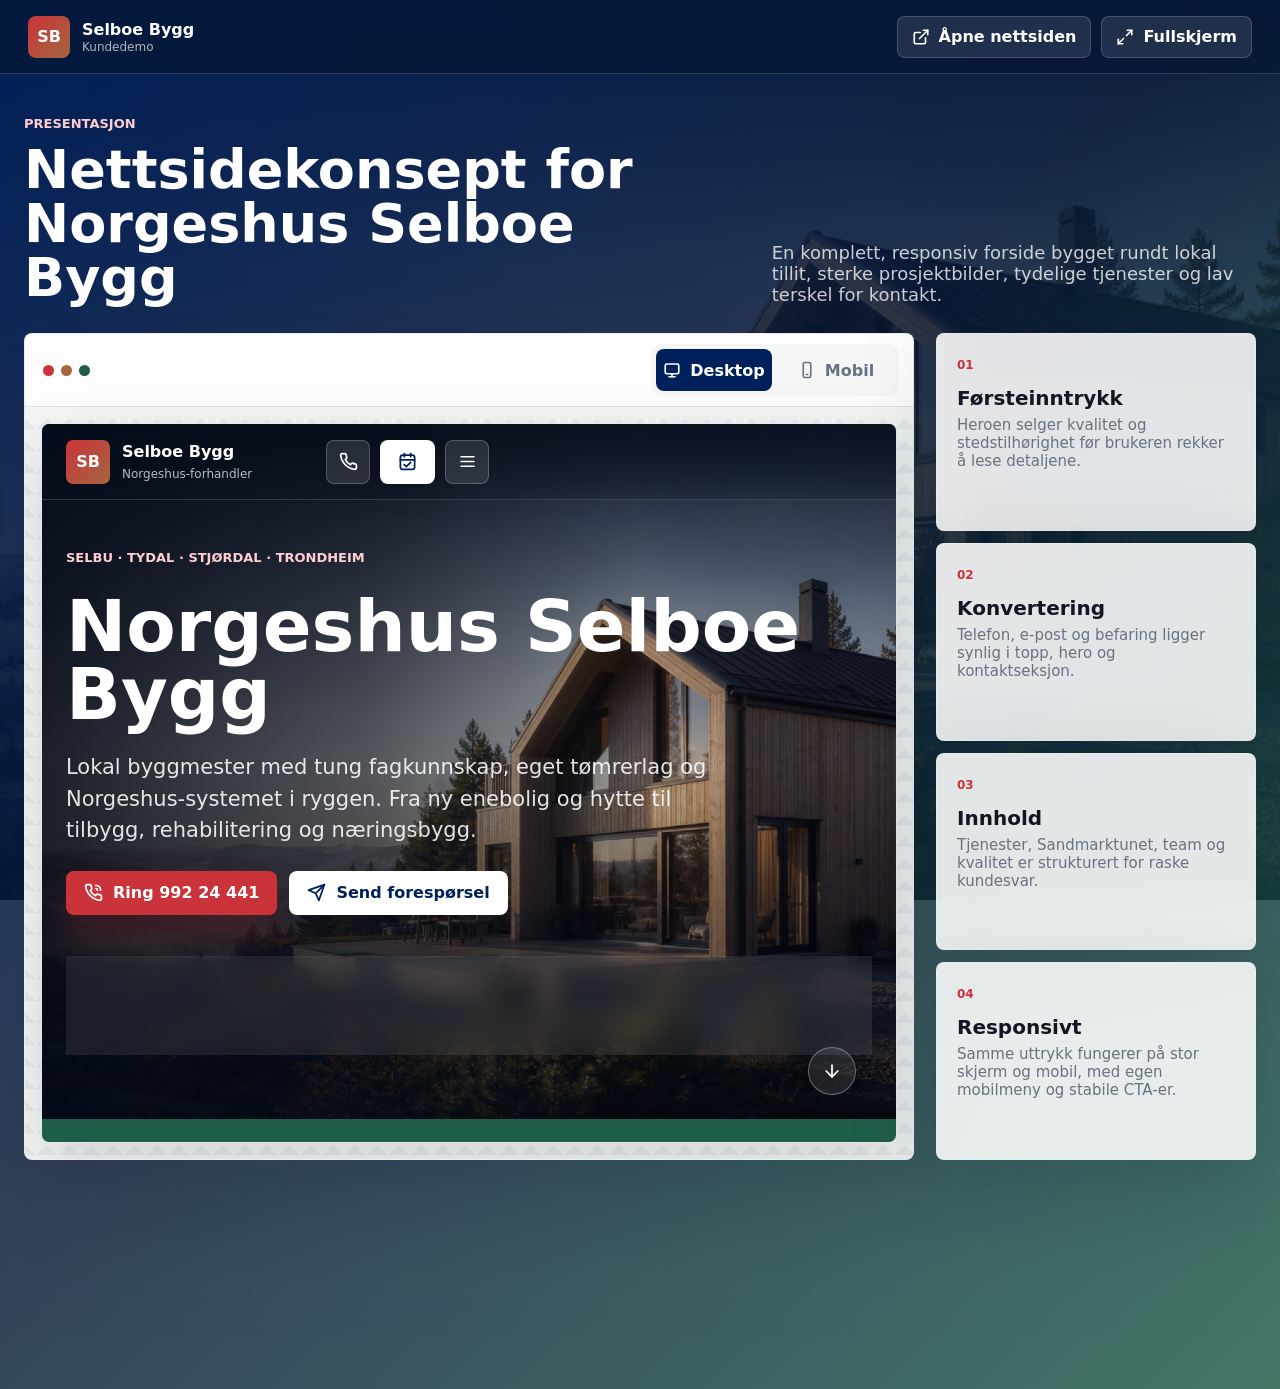
==== demo.html @ 5bb81cb0 "Publish Selboe Bygg demo" ====
<!doctype html>
<html lang="no">
  <head>
    <meta charset="utf-8" />
    <meta name="viewport" content="width=device-width, initial-scale=1" />
    <title>Kundedemo | Norgeshus Selboe Bygg</title>
    <meta
      name="description"
      content="Presentasjonsvisning for nettsidedemo av Norgeshus Selboe Bygg."
    />
    <link rel="preload" href="assets/hero-nordic-house.jpg" as="image" />
    <link rel="stylesheet" href="demo.css" />
    <script src="icons.js" defer></script>
    <script src="demo.js" defer></script>
  </head>
  <body>
    <header class="demo-header">
      <a class="demo-brand" href="demo.html" aria-label="Kundedemo">
        <span class="demo-mark">SB</span>
        <span>
          <strong>Selboe Bygg</strong>
          <small>Kundedemo</small>
        </span>
      </a>

      <nav class="demo-actions" aria-label="Demohandlinger">
        <a class="icon-link" href="index.html" target="_blank" rel="noreferrer" title="Åpne nettsiden">
          <i data-lucide="external-link"></i>
          <span>Åpne nettsiden</span>
        </a>
        <button class="icon-link" type="button" data-fullscreen title="Fullskjerm">
          <i data-lucide="maximize-2"></i>
          <span>Fullskjerm</span>
        </button>
      </nav>
    </header>

    <main class="demo-shell">
      <section class="demo-hero" aria-labelledby="demo-title">
        <div>
          <p class="eyebrow">Presentasjon</p>
          <h1 id="demo-title">Nettsidekonsept for Norgeshus Selboe Bygg</h1>
        </div>
        <p>
          En komplett, responsiv forside bygget rundt lokal tillit, sterke prosjektbilder,
          tydelige tjenester og lav terskel for kontakt.
        </p>
      </section>

      <section class="demo-grid" aria-label="Live demo">
        <div class="preview-panel">
          <div class="preview-toolbar">
            <div class="window-dots" aria-hidden="true">
              <span></span>
              <span></span>
              <span></span>
            </div>
            <div class="device-toggle" role="group" aria-label="Velg visning">
              <button class="is-active" type="button" data-device="desktop">
                <i data-lucide="monitor"></i>
                <span>Desktop</span>
              </button>
              <button type="button" data-device="mobile">
                <i data-lucide="smartphone"></i>
                <span>Mobil</span>
              </button>
            </div>
          </div>

          <div class="preview-stage is-desktop" data-preview-stage>
            <iframe title="Nettside for Norgeshus Selboe Bygg" src="index.html"></iframe>
          </div>
        </div>

        <aside class="talk-track" aria-label="Snakkepunkter">
          <article>
            <span>01</span>
            <h2>Førsteinntrykk</h2>
            <p>Heroen selger kvalitet og stedstilhørighet før brukeren rekker å lese detaljene.</p>
          </article>
          <article>
            <span>02</span>
            <h2>Konvertering</h2>
            <p>Telefon, e-post og befaring ligger synlig i topp, hero og kontaktseksjon.</p>
          </article>
          <article>
            <span>03</span>
            <h2>Innhold</h2>
            <p>Tjenester, Sandmarktunet, team og kvalitet er strukturert for raske kundesvar.</p>
          </article>
          <article>
            <span>04</span>
            <h2>Responsivt</h2>
            <p>Samme uttrykk fungerer på stor skjerm og mobil, med egen mobilmeny og stabile CTA-er.</p>
          </article>
        </aside>
      </section>

      <section class="demo-notes" aria-label="Demooppsummering">
        <div>
          <p class="eyebrow">Foreslått møteflyt</p>
          <h2>Start med heroen, bytt til mobil, avslutt på kontakt.</h2>
        </div>
        <a class="primary-link" href="index.html#kontakt" target="_blank" rel="noreferrer">
          <i data-lucide="send"></i>
          <span>Gå rett til kontakt</span>
        </a>
      </section>
    </main>
  </body>
</html>
---- demo.css ----
:root {
  --navy: #061735;
  --blue: #00205b;
  --red: #cb333b;
  --green: #1f5d4b;
  --wood: #a4673f;
  --ink: #101722;
  --muted: #677382;
  --line: #dbe3ea;
  --paper: #ffffff;
  --mist: #f4f7f5;
  --shadow: 0 28px 88px rgba(5, 16, 34, 0.18);
}

* {
  box-sizing: border-box;
}

html {
  min-height: 100%;
}

body {
  min-height: 100%;
  margin: 0;
  color: var(--ink);
  font-family:
    Inter, ui-sans-serif, system-ui, -apple-system, BlinkMacSystemFont, "Segoe UI", sans-serif;
  background:
    linear-gradient(135deg, rgba(0, 32, 91, 0.94), rgba(6, 23, 53, 0.82) 46%, rgba(31, 93, 75, 0.84)),
    url("assets/hero-nordic-house.jpg") center / cover fixed;
}

a {
  color: inherit;
  text-decoration: none;
}

button {
  font: inherit;
}

.demo-header {
  position: sticky;
  top: 0;
  z-index: 20;
  display: flex;
  align-items: center;
  justify-content: space-between;
  gap: 24px;
  min-height: 74px;
  padding: 14px 28px;
  color: #fff;
  background: rgba(6, 23, 53, 0.72);
  border-bottom: 1px solid rgba(255, 255, 255, 0.16);
  backdrop-filter: blur(18px);
}

.demo-brand {
  display: inline-flex;
  align-items: center;
  gap: 12px;
}

.demo-mark {
  display: grid;
  place-items: center;
  width: 42px;
  height: 42px;
  border-radius: 8px;
  background: linear-gradient(135deg, var(--red), var(--wood));
  color: #fff;
  font-weight: 900;
}

.demo-brand span:last-child {
  display: grid;
  gap: 1px;
}

.demo-brand strong {
  font-size: 16px;
}

.demo-brand small {
  color: rgba(255, 255, 255, 0.68);
  font-size: 12px;
}

.demo-actions {
  display: flex;
  gap: 10px;
}

.icon-link,
.device-toggle button,
.primary-link {
  display: inline-flex;
  align-items: center;
  justify-content: center;
  gap: 9px;
  min-height: 42px;
  border-radius: 8px;
  border: 1px solid rgba(255, 255, 255, 0.18);
  cursor: pointer;
  font-weight: 800;
  transition:
    transform 160ms ease,
    background 160ms ease,
    border-color 160ms ease;
}

.icon-link {
  padding: 0 14px;
  color: #fff;
  background: rgba(255, 255, 255, 0.1);
}

.icon-link:hover,
.icon-link:focus-visible,
.device-toggle button:hover,
.device-toggle button:focus-visible,
.primary-link:hover,
.primary-link:focus-visible {
  transform: translateY(-1px);
  outline: none;
}

.icon-link svg,
.device-toggle svg,
.primary-link svg {
  width: 18px;
  height: 18px;
  stroke-width: 2.2;
}

.demo-shell {
  display: grid;
  gap: 28px;
  width: min(1480px, calc(100% - 48px));
  margin: 0 auto;
  padding: 42px 0 52px;
}

.demo-hero,
.demo-notes {
  display: grid;
  grid-template-columns: minmax(0, 0.95fr) minmax(320px, 0.65fr);
  gap: 40px;
  align-items: end;
  color: #fff;
}

.eyebrow {
  margin: 0 0 12px;
  color: #ffced1;
  font-size: 13px;
  font-weight: 900;
  letter-spacing: 0;
  text-transform: uppercase;
}

.demo-hero h1,
.demo-notes h2 {
  max-width: 900px;
  margin: 0;
  font-size: 54px;
  line-height: 1;
  letter-spacing: 0;
}

.demo-hero p:last-child {
  margin: 0;
  color: rgba(255, 255, 255, 0.78);
  font-size: 18px;
}

.demo-grid {
  display: grid;
  grid-template-columns: minmax(0, 1fr) 320px;
  gap: 22px;
  align-items: stretch;
}

.preview-panel,
.talk-track article,
.demo-notes {
  border: 1px solid rgba(255, 255, 255, 0.18);
  border-radius: 8px;
  background: rgba(255, 255, 255, 0.88);
  box-shadow: var(--shadow);
  backdrop-filter: blur(18px);
}

.preview-panel {
  min-width: 0;
  overflow: hidden;
}

.preview-toolbar {
  display: grid;
  grid-template-columns: auto 1fr;
  align-items: center;
  gap: 16px;
  min-height: 62px;
  padding: 10px 14px;
  background: rgba(255, 255, 255, 0.92);
  border-bottom: 1px solid var(--line);
}

.window-dots {
  display: flex;
  gap: 7px;
  padding-left: 4px;
}

.window-dots span {
  width: 11px;
  height: 11px;
  border-radius: 999px;
  background: var(--line);
}

.window-dots span:nth-child(1) {
  background: var(--red);
}

.window-dots span:nth-child(2) {
  background: var(--wood);
}

.window-dots span:nth-child(3) {
  background: var(--green);
}

.device-toggle {
  justify-self: end;
  display: inline-flex;
  gap: 6px;
  padding: 5px;
  border-radius: 10px;
  background: var(--mist);
}

.device-toggle button {
  min-width: 116px;
  border: 0;
  color: var(--muted);
  background: transparent;
}

.device-toggle button.is-active {
  color: #fff;
  background: var(--blue);
}

.preview-stage {
  display: grid;
  justify-items: center;
  min-height: 720px;
  padding: 16px;
  background:
    linear-gradient(45deg, rgba(0, 32, 91, 0.05) 25%, transparent 25%),
    linear-gradient(-45deg, rgba(0, 32, 91, 0.05) 25%, transparent 25%),
    var(--mist);
  background-size: 22px 22px;
}

.preview-stage iframe {
  width: 100%;
  height: 720px;
  border: 1px solid rgba(0, 32, 91, 0.1);
  border-radius: 8px;
  background: #fff;
  box-shadow: 0 18px 55px rgba(5, 16, 34, 0.16);
}

.preview-stage.is-mobile iframe {
  width: 390px;
  max-width: 100%;
  height: 760px;
  border-radius: 24px;
}

.talk-track {
  display: grid;
  gap: 12px;
}

.talk-track article {
  padding: 20px;
  color: var(--ink);
}

.talk-track span {
  display: inline-block;
  margin-bottom: 14px;
  color: var(--red);
  font-size: 12px;
  font-weight: 900;
}

.talk-track h2 {
  margin: 0 0 6px;
  font-size: 20px;
  line-height: 1.2;
}

.talk-track p {
  margin: 0;
  color: var(--muted);
  font-size: 15px;
}

.demo-notes {
  padding: 26px;
  color: var(--ink);
}

.demo-notes .eyebrow {
  color: var(--red);
}

.demo-notes h2 {
  font-size: 34px;
}

.primary-link {
  justify-self: end;
  padding: 0 18px;
  color: #fff;
  background: var(--red);
  border-color: var(--red);
}

@media (max-width: 1180px) {
  .demo-grid,
  .demo-hero,
  .demo-notes {
    grid-template-columns: 1fr;
  }

  .talk-track {
    grid-template-columns: repeat(2, minmax(0, 1fr));
  }

  .primary-link {
    justify-self: start;
  }
}

@media (max-width: 720px) {
  .demo-header {
    padding: 12px 16px;
  }

  .demo-actions span {
    display: none;
  }

  .demo-shell {
    width: min(100% - 28px, 1480px);
    padding-top: 28px;
  }

  .demo-hero h1 {
    font-size: 38px;
  }

  .demo-hero p:last-child {
    font-size: 16px;
  }

  .preview-toolbar {
    grid-template-columns: 1fr;
  }

  .window-dots {
    display: none;
  }

  .device-toggle {
    justify-self: stretch;
  }

  .device-toggle button {
    flex: 1;
    min-width: 0;
  }

  .preview-stage {
    min-height: 680px;
    padding: 10px;
  }

  .preview-stage iframe {
    height: 680px;
  }

  .talk-track {
    grid-template-columns: 1fr;
  }

  .demo-notes h2 {
    font-size: 28px;
  }
}
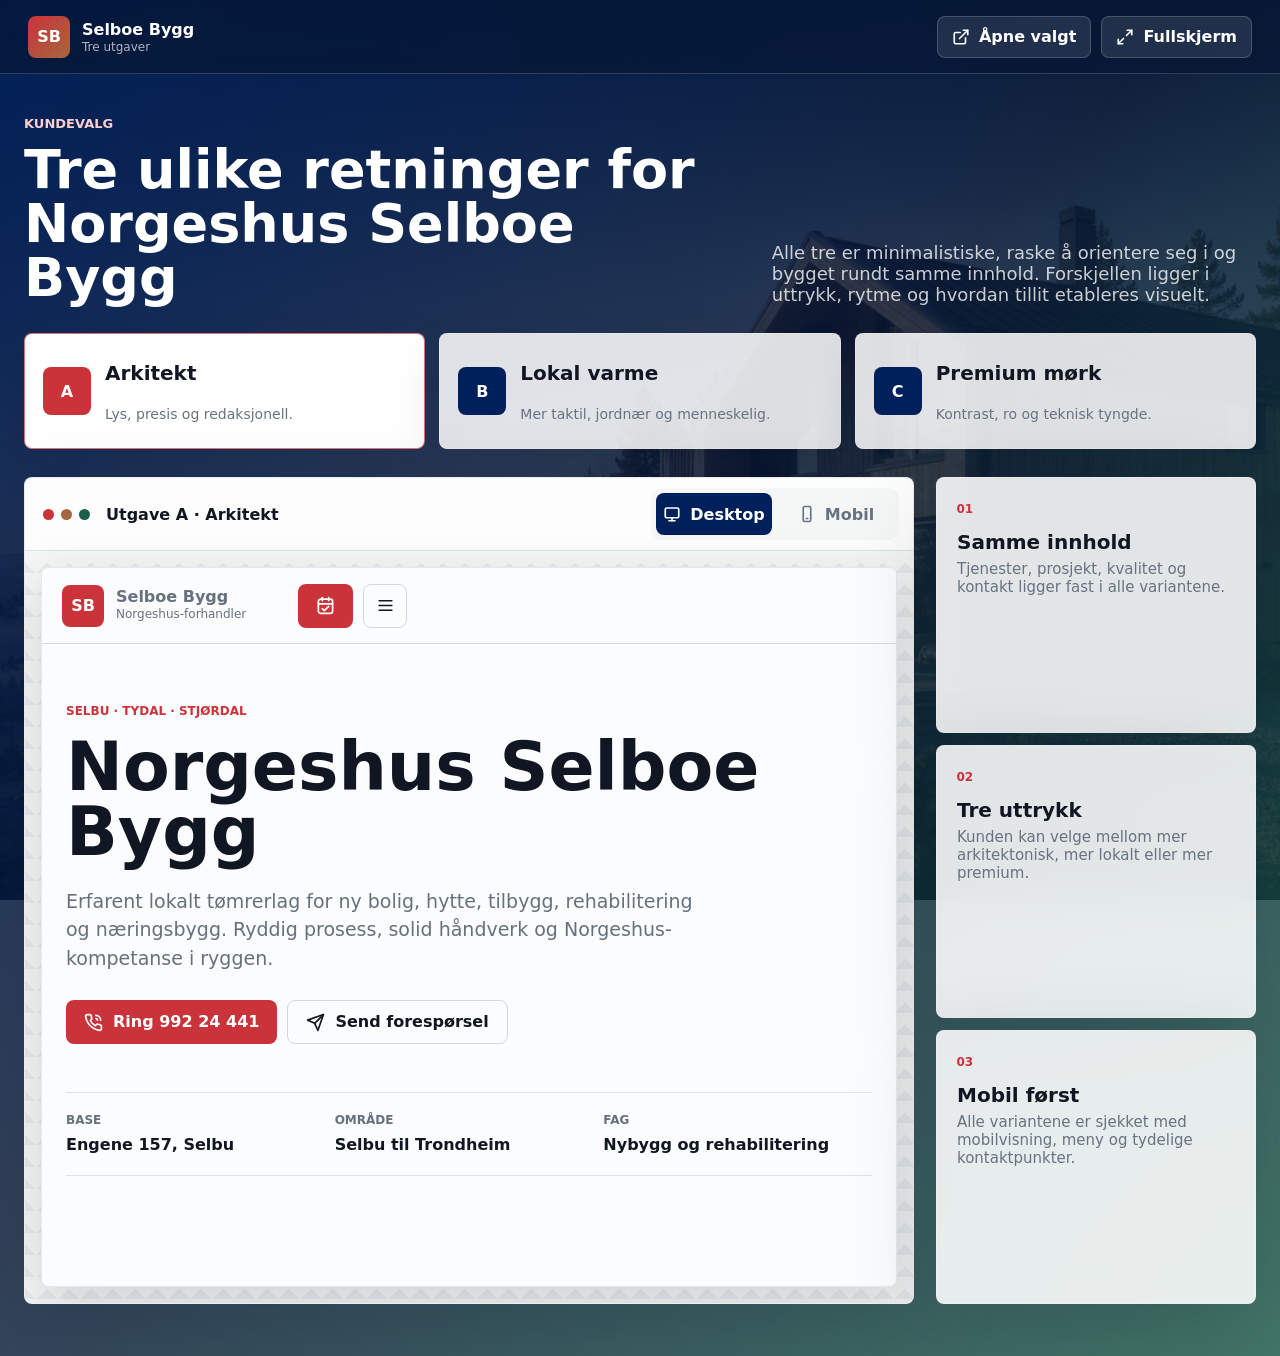
==== commit c3a1867c: "Add three Selboe Bygg design variants" ====
--- a/demo.html
+++ b/demo.html
@@ -3,11 +3,8 @@
   <head>
     <meta charset="utf-8" />
     <meta name="viewport" content="width=device-width, initial-scale=1" />
-    <title>Kundedemo | Norgeshus Selboe Bygg</title>
-    <meta
-      name="description"
-      content="Presentasjonsvisning for nettsidedemo av Norgeshus Selboe Bygg."
-    />
+    <title>Kundedemo | Tre utgaver for Selboe Bygg</title>
+    <meta name="description" content="Tre ulike nettsideutgaver for Norgeshus Selboe Bygg." />
     <link rel="preload" href="assets/hero-nordic-house.jpg" as="image" />
     <link rel="stylesheet" href="demo.css" />
     <script src="icons.js" defer></script>
@@ -19,14 +16,14 @@
         <span class="demo-mark">SB</span>
         <span>
           <strong>Selboe Bygg</strong>
-          <small>Kundedemo</small>
+          <small>Tre utgaver</small>
         </span>
       </a>
 
       <nav class="demo-actions" aria-label="Demohandlinger">
-        <a class="icon-link" href="index.html" target="_blank" rel="noreferrer" title="Åpne nettsiden">
+        <a class="icon-link" href="variant-a.html" target="_blank" rel="noreferrer" title="Åpne valgt utgave" data-open-current>
           <i data-lucide="external-link"></i>
-          <span>Åpne nettsiden</span>
+          <span>Åpne valgt</span>
         </a>
         <button class="icon-link" type="button" data-fullscreen title="Fullskjerm">
           <i data-lucide="maximize-2"></i>
@@ -38,13 +35,31 @@
     <main class="demo-shell">
       <section class="demo-hero" aria-labelledby="demo-title">
         <div>
-          <p class="eyebrow">Presentasjon</p>
-          <h1 id="demo-title">Nettsidekonsept for Norgeshus Selboe Bygg</h1>
+          <p class="eyebrow">Kundevalg</p>
+          <h1 id="demo-title">Tre ulike retninger for Norgeshus Selboe Bygg</h1>
         </div>
         <p>
-          En komplett, responsiv forside bygget rundt lokal tillit, sterke prosjektbilder,
-          tydelige tjenester og lav terskel for kontakt.
+          Alle tre er minimalistiske, raske å orientere seg i og bygget rundt samme innhold.
+          Forskjellen ligger i uttrykk, rytme og hvordan tillit etableres visuelt.
         </p>
+      </section>
+
+      <section class="concept-grid" aria-label="Velg nettsideutgave">
+        <button class="concept-card is-active" type="button" data-concept="variant-a.html">
+          <span>A</span>
+          <strong>Arkitekt</strong>
+          <small>Lys, presis og redaksjonell.</small>
+        </button>
+        <button class="concept-card" type="button" data-concept="variant-b.html">
+          <span>B</span>
+          <strong>Lokal varme</strong>
+          <small>Mer taktil, jordnær og menneskelig.</small>
+        </button>
+        <button class="concept-card" type="button" data-concept="variant-c.html">
+          <span>C</span>
+          <strong>Premium mørk</strong>
+          <small>Kontrast, ro og teknisk tyngde.</small>
+        </button>
       </section>
 
       <section class="demo-grid" aria-label="Live demo">
@@ -55,6 +70,7 @@
               <span></span>
               <span></span>
             </div>
+            <div class="preview-title" data-preview-title>Utgave A · Arkitekt</div>
             <div class="device-toggle" role="group" aria-label="Velg visning">
               <button class="is-active" type="button" data-device="desktop">
                 <i data-lucide="monitor"></i>
@@ -68,43 +84,27 @@
           </div>
 
           <div class="preview-stage is-desktop" data-preview-stage>
-            <iframe title="Nettside for Norgeshus Selboe Bygg" src="index.html"></iframe>
+            <iframe title="Valgt nettsideutgave for Norgeshus Selboe Bygg" src="variant-a.html" data-preview-frame></iframe>
           </div>
         </div>
 
         <aside class="talk-track" aria-label="Snakkepunkter">
           <article>
             <span>01</span>
-            <h2>Førsteinntrykk</h2>
-            <p>Heroen selger kvalitet og stedstilhørighet før brukeren rekker å lese detaljene.</p>
+            <h2>Samme innhold</h2>
+            <p>Tjenester, prosjekt, kvalitet og kontakt ligger fast i alle variantene.</p>
           </article>
           <article>
             <span>02</span>
-            <h2>Konvertering</h2>
-            <p>Telefon, e-post og befaring ligger synlig i topp, hero og kontaktseksjon.</p>
+            <h2>Tre uttrykk</h2>
+            <p>Kunden kan velge mellom mer arkitektonisk, mer lokalt eller mer premium.</p>
           </article>
           <article>
             <span>03</span>
-            <h2>Innhold</h2>
-            <p>Tjenester, Sandmarktunet, team og kvalitet er strukturert for raske kundesvar.</p>
-          </article>
-          <article>
-            <span>04</span>
-            <h2>Responsivt</h2>
-            <p>Samme uttrykk fungerer på stor skjerm og mobil, med egen mobilmeny og stabile CTA-er.</p>
+            <h2>Mobil først</h2>
+            <p>Alle variantene er sjekket med mobilvisning, meny og tydelige kontaktpunkter.</p>
           </article>
         </aside>
-      </section>
-
-      <section class="demo-notes" aria-label="Demooppsummering">
-        <div>
-          <p class="eyebrow">Foreslått møteflyt</p>
-          <h2>Start med heroen, bytt til mobil, avslutt på kontakt.</h2>
-        </div>
-        <a class="primary-link" href="index.html#kontakt" target="_blank" rel="noreferrer">
-          <i data-lucide="send"></i>
-          <span>Gå rett til kontakt</span>
-        </a>
       </section>
     </main>
   </body>
--- a/demo.css
+++ b/demo.css
@@ -175,6 +175,68 @@
   font-size: 18px;
 }
 
+.concept-grid {
+  display: grid;
+  grid-template-columns: repeat(3, minmax(0, 1fr));
+  gap: 14px;
+}
+
+.concept-card {
+  display: grid;
+  grid-template-columns: 48px 1fr;
+  gap: 4px 14px;
+  align-items: center;
+  min-height: 116px;
+  padding: 18px;
+  border: 1px solid rgba(255, 255, 255, 0.18);
+  border-radius: 8px;
+  background: rgba(255, 255, 255, 0.86);
+  color: var(--ink);
+  text-align: left;
+  cursor: pointer;
+  box-shadow: 0 16px 46px rgba(5, 16, 34, 0.12);
+  transition:
+    transform 160ms ease,
+    background 160ms ease,
+    border-color 160ms ease;
+}
+
+.concept-card:hover,
+.concept-card:focus-visible {
+  transform: translateY(-2px);
+  outline: none;
+}
+
+.concept-card.is-active {
+  border-color: rgba(203, 51, 59, 0.68);
+  background: #fff;
+}
+
+.concept-card span {
+  grid-row: span 2;
+  display: grid;
+  place-items: center;
+  width: 48px;
+  height: 48px;
+  border-radius: 8px;
+  background: var(--blue);
+  color: #fff;
+  font-weight: 900;
+}
+
+.concept-card.is-active span {
+  background: var(--red);
+}
+
+.concept-card strong {
+  font-size: 20px;
+}
+
+.concept-card small {
+  color: var(--muted);
+  font-size: 14px;
+}
+
 .demo-grid {
   display: grid;
   grid-template-columns: minmax(0, 1fr) 320px;
@@ -199,13 +261,19 @@
 
 .preview-toolbar {
   display: grid;
-  grid-template-columns: auto 1fr;
+  grid-template-columns: auto 1fr auto;
   align-items: center;
   gap: 16px;
   min-height: 62px;
   padding: 10px 14px;
   background: rgba(255, 255, 255, 0.92);
   border-bottom: 1px solid var(--line);
+}
+
+.preview-title {
+  min-width: 0;
+  color: var(--ink);
+  font-weight: 900;
 }
 
 .window-dots {
@@ -344,6 +412,10 @@
     grid-template-columns: repeat(2, minmax(0, 1fr));
   }
 
+  .concept-grid {
+    grid-template-columns: 1fr;
+  }
+
   .primary-link {
     justify-self: start;
   }
@@ -383,6 +455,10 @@
     justify-self: stretch;
   }
 
+  .preview-title {
+    display: none;
+  }
+
   .device-toggle button {
     flex: 1;
     min-width: 0;
